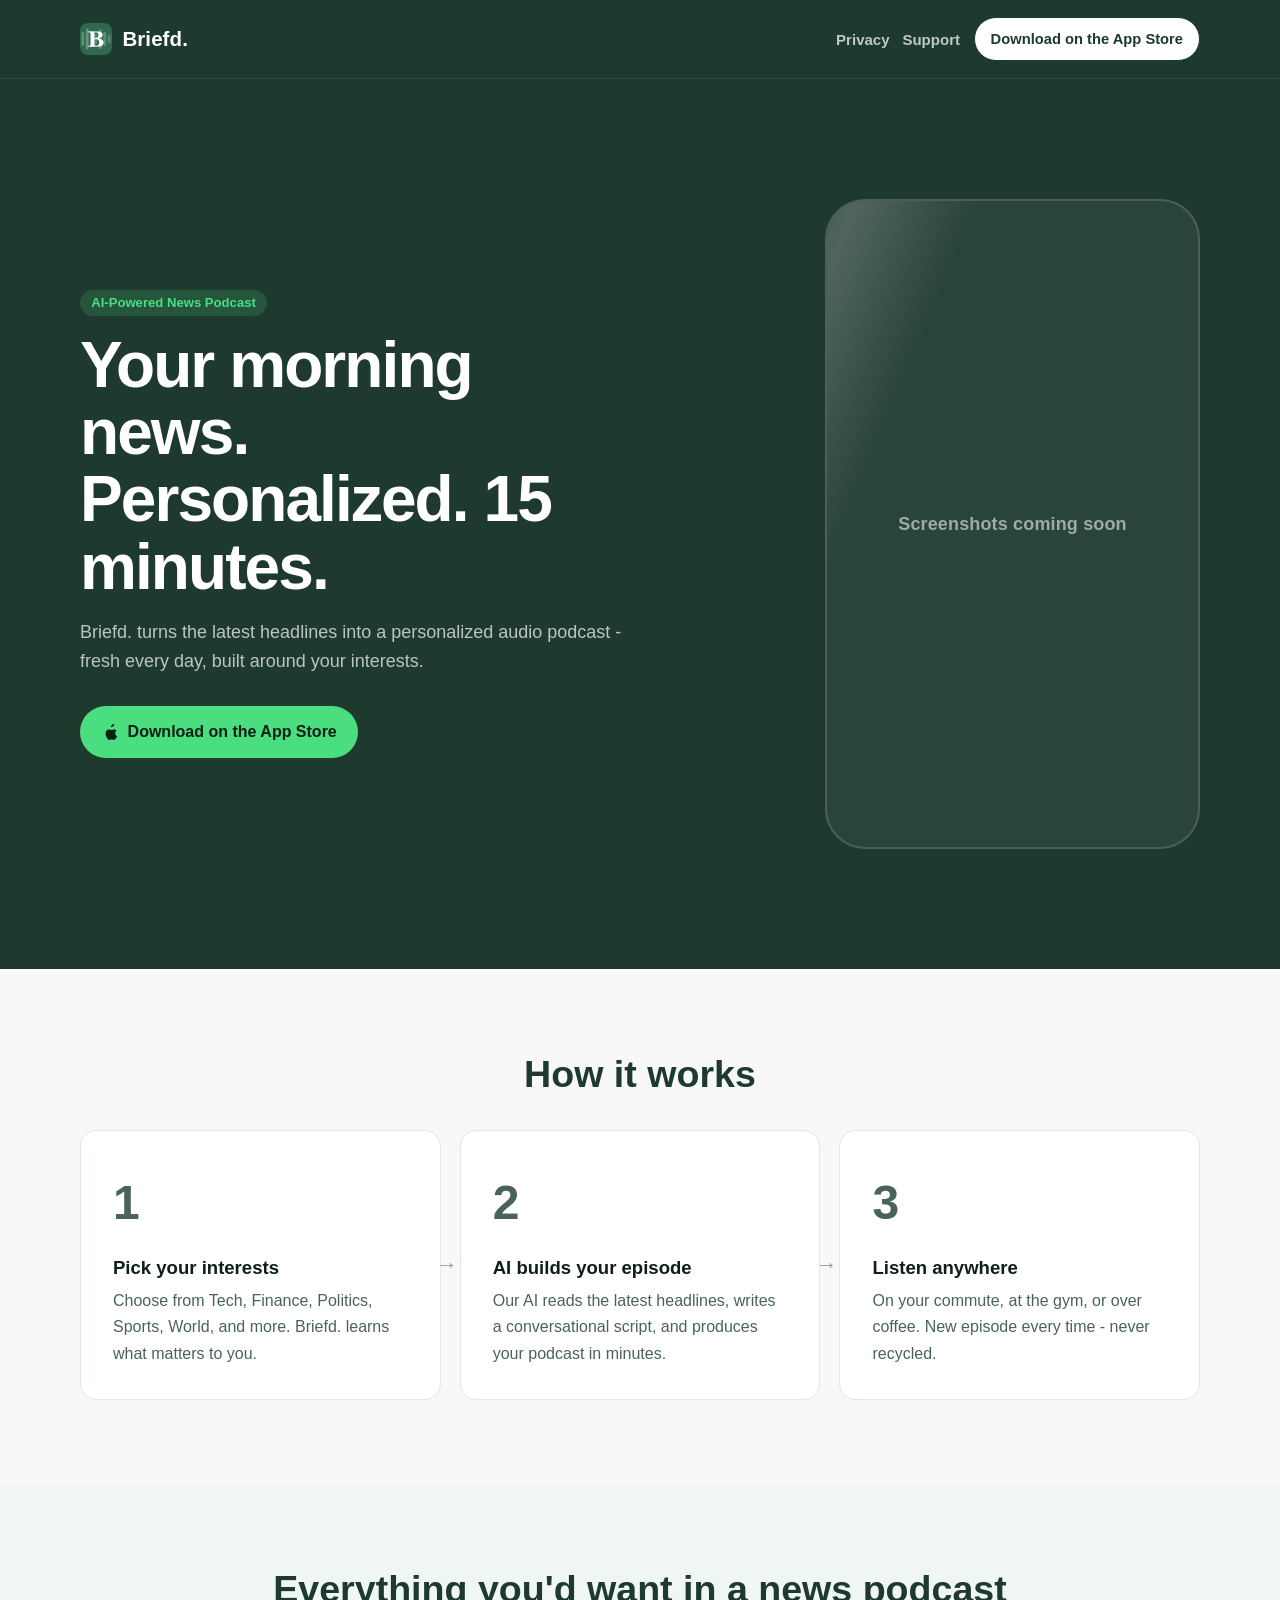
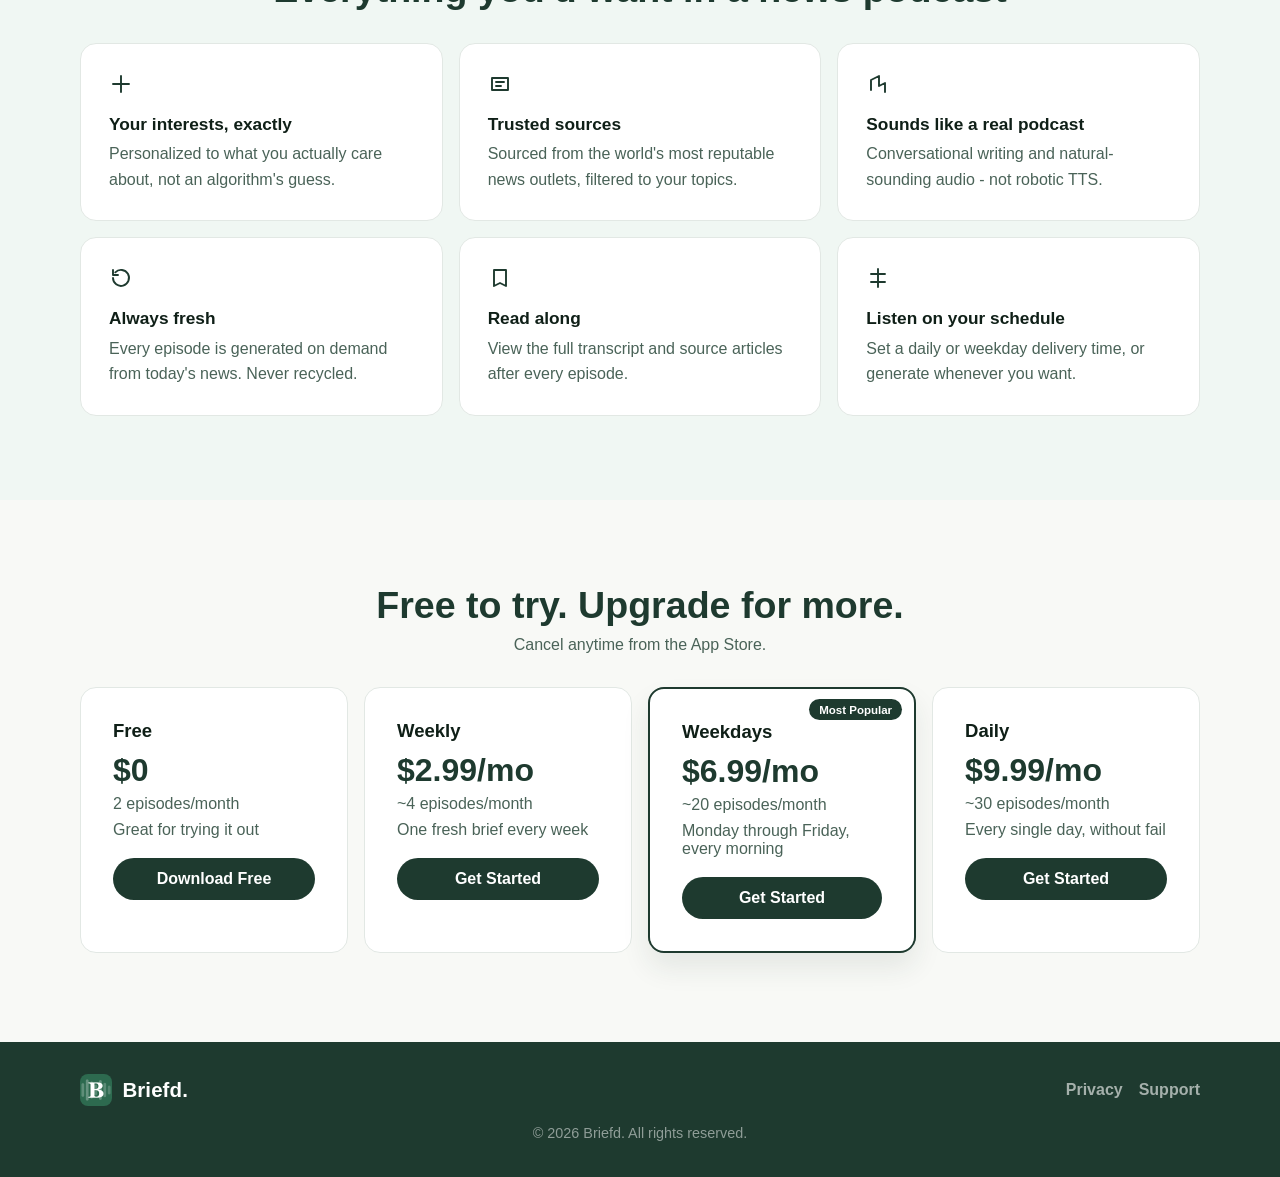
==== index.html @ ac5af2fc "Initial commit — Briefd. marketing site Co-authored-by: Cursor <cursoragent@cursor.com>" ====
<!doctype html>
<html lang="en">
  <head>
    <meta charset="utf-8" />
    <meta name="viewport" content="width=device-width, initial-scale=1" />
    <title>Briefd. | Personalized News Podcast</title>
    <meta
      name="description"
      content="Briefd. turns today's headlines into a personalized 15-minute news podcast built around your interests."
    />
    <link rel="icon" type="image/png" href="./assets/icon.png" />
    <link rel="stylesheet" href="./style.css" />
  </head>
  <body>
    <header class="site-header">
      <div class="container nav-wrap">
        <a class="brand" href="./index.html">
          <img class="brand-icon" src="./assets/icon.png" alt="Briefd icon" />
          <span class="brand-wordmark">Briefd.</span>
        </a>
        <div class="nav-actions">
          <nav class="top-links" aria-label="Primary">
            <a href="./privacy.html">Privacy</a>
            <a href="./support.html">Support</a>
          </nav>
          <a class="download-btn" href="https://apps.apple.com/app/id6761794568" target="_blank" rel="noreferrer">
            Download on the App Store
          </a>
        </div>
      </div>
    </header>

    <main>
      <section class="hero">
        <div class="container hero-layout">
          <div class="hero-copy">
            <span class="eyebrow">AI-Powered News Podcast</span>
            <h1>Your morning news. Personalized. 15 minutes.</h1>
            <p>
              Briefd. turns the latest headlines into a personalized audio podcast - fresh every day, built around
              your interests.
            </p>
            <a class="hero-cta" href="https://apps.apple.com/app/id6761794568" target="_blank" rel="noreferrer">
              <svg viewBox="0 0 24 24" aria-hidden="true">
                <path
                  d="M16.365 1.43c0 1.14-.467 2.213-1.278 2.943-.87.788-2.003 1.24-3.199 1.145a4.36 4.36 0 0 1 1.245-2.86A4.59 4.59 0 0 1 16.365 1.43Zm3.786 16.248c-.418.959-.62 1.388-1.158 2.246-.75 1.195-1.81 2.686-3.124 2.7-1.166.012-1.465-.76-3.048-.75-1.582.008-1.91.765-3.076.753-1.313-.013-2.317-1.355-3.066-2.55-2.095-3.344-2.315-7.267-1.023-9.258.92-1.418 2.373-2.25 3.735-2.25 1.387 0 2.262.768 3.406.768 1.108 0 1.784-.77 3.39-.77 1.214 0 2.5.66 3.42 1.797-3.004 1.644-2.516 5.79.544 7.314Z"
                />
              </svg>
              Download on the App Store
            </a>
          </div>
          <div class="hero-visual">
            <div class="phone-mockup">
              <p>Screenshots coming soon</p>
            </div>
          </div>
        </div>
      </section>

      <section>
        <div class="container">
          <h2 class="section-title">How it works</h2>
          <div class="how-grid">
            <article class="step-card">
              <p class="step-num">1</p>
              <h3>Pick your interests</h3>
              <p>
                Choose from Tech, Finance, Politics, Sports, World, and more. Briefd. learns what matters to you.
              </p>
              <span class="step-arrow">→</span>
            </article>
            <article class="step-card">
              <p class="step-num">2</p>
              <h3>AI builds your episode</h3>
              <p>
                Our AI reads the latest headlines, writes a conversational script, and produces your podcast in
                minutes.
              </p>
              <span class="step-arrow">→</span>
            </article>
            <article class="step-card">
              <p class="step-num">3</p>
              <h3>Listen anywhere</h3>
              <p>
                On your commute, at the gym, or over coffee. New episode every time - never recycled.
              </p>
            </article>
          </div>
        </div>
      </section>

      <section class="features">
        <div class="container">
          <h2 class="section-title">Everything you'd want in a news podcast</h2>
          <div class="features-grid">
            <article class="feature-card">
              <svg viewBox="0 0 24 24" aria-hidden="true">
                <path d="M4 12h16M12 4v16" />
              </svg>
              <h3>Your interests, exactly</h3>
              <p>Personalized to what you actually care about, not an algorithm's guess.</p>
            </article>
            <article class="feature-card">
              <svg viewBox="0 0 24 24" aria-hidden="true">
                <path d="M4 6h16v12H4zM8 10h8M8 14h5" />
              </svg>
              <h3>Trusted sources</h3>
              <p>Sourced from the world's most reputable news outlets, filtered to your topics.</p>
            </article>
            <article class="feature-card">
              <svg viewBox="0 0 24 24" aria-hidden="true">
                <path d="M5 18V8l8-4v10m0 0 6-3v9" />
              </svg>
              <h3>Sounds like a real podcast</h3>
              <p>Conversational writing and natural-sounding audio - not robotic TTS.</p>
            </article>
            <article class="feature-card">
              <svg viewBox="0 0 24 24" aria-hidden="true">
                <path d="M4 12a8 8 0 1 0 2.3-5.7M4 4v5h5" />
              </svg>
              <h3>Always fresh</h3>
              <p>Every episode is generated on demand from today's news. Never recycled.</p>
            </article>
            <article class="feature-card">
              <svg viewBox="0 0 24 24" aria-hidden="true">
                <path d="M6 4h12v16l-6-3-6 3z" />
              </svg>
              <h3>Read along</h3>
              <p>View the full transcript and source articles after every episode.</p>
            </article>
            <article class="feature-card">
              <svg viewBox="0 0 24 24" aria-hidden="true">
                <path d="M12 3v18M5 8h14M5 16h14" />
              </svg>
              <h3>Listen on your schedule</h3>
              <p>Set a daily or weekday delivery time, or generate whenever you want.</p>
            </article>
          </div>
        </div>
      </section>

      <section>
        <div class="container">
          <h2 class="section-title">Free to try. Upgrade for more.</h2>
          <p class="pricing-intro">Cancel anytime from the App Store.</p>
          <div class="pricing-row">
            <article class="price-card">
              <h3>Free</h3>
              <p class="price">$0</p>
              <p class="price-sub">2 episodes/month</p>
              <p class="price-note">Great for trying it out</p>
              <a class="price-cta" href="https://apps.apple.com/app/id6761794568" target="_blank" rel="noreferrer">
                Download Free
              </a>
            </article>
            <article class="price-card">
              <h3>Weekly</h3>
              <p class="price">$2.99/mo</p>
              <p class="price-sub">~4 episodes/month</p>
              <p class="price-note">One fresh brief every week</p>
              <a class="price-cta" href="https://apps.apple.com/app/id6761794568" target="_blank" rel="noreferrer">
                Get Started
              </a>
            </article>
            <article class="price-card featured">
              <span class="badge">Most Popular</span>
              <h3>Weekdays</h3>
              <p class="price">$6.99/mo</p>
              <p class="price-sub">~20 episodes/month</p>
              <p class="price-note">Monday through Friday, every morning</p>
              <a class="price-cta" href="https://apps.apple.com/app/id6761794568" target="_blank" rel="noreferrer">
                Get Started
              </a>
            </article>
            <article class="price-card">
              <h3>Daily</h3>
              <p class="price">$9.99/mo</p>
              <p class="price-sub">~30 episodes/month</p>
              <p class="price-note">Every single day, without fail</p>
              <a class="price-cta" href="https://apps.apple.com/app/id6761794568" target="_blank" rel="noreferrer">
                Get Started
              </a>
            </article>
          </div>
        </div>
      </section>
    </main>

    <footer class="site-footer">
      <div class="container">
        <div class="footer-top">
          <a class="brand" href="./index.html">
            <img class="brand-icon" src="./assets/icon.png" alt="Briefd icon" />
            <span class="brand-wordmark">Briefd.</span>
          </a>
          <nav class="footer-links" aria-label="Footer">
            <a href="./privacy.html">Privacy</a>
            <a href="./support.html">Support</a>
          </nav>
        </div>
        <p class="footer-bottom">© 2026 Briefd. All rights reserved.</p>
      </div>
    </footer>
    <script src="./script.js"></script>
  </body>
</html>
---- style.css ----
:root {
  --bg: #f8f9f6;
  --bg-alt: #ffffff;
  --green-dark: #1e3a2f;
  --green-dark-hover: #162b22;
  --green-bright: #4ade80;
  --green-bright-hover: #22c55e;
  --green-muted: #e8f5ee;
  --border: #e2e8e4;
  --text-primary: #0f1f17;
  --text-secondary: #4a6358;
  --text-muted: #8aa396;
  --radius: 16px;
  --radius-sm: 10px;
}

* {
  box-sizing: border-box;
}

html,
body {
  margin: 0;
  padding: 0;
  background: var(--bg);
  color: var(--text-primary);
  font-family: -apple-system, BlinkMacSystemFont, "SF Pro Display", "Segoe UI", sans-serif;
}

a {
  text-decoration: none;
  color: inherit;
  transition: all 0.25s ease;
}

.container {
  width: min(1120px, calc(100% - 2rem));
  margin: 0 auto;
}

.site-header {
  position: sticky;
  top: 0;
  z-index: 100;
  background: var(--green-dark);
  border-bottom: 1px solid rgba(255, 255, 255, 0.08);
  transition: box-shadow 0.25s ease;
}

.site-header.scrolled {
  box-shadow: 0 10px 28px rgba(15, 31, 23, 0.28);
}

.nav-wrap {
  min-height: 78px;
  display: flex;
  align-items: center;
  justify-content: space-between;
  gap: 1rem;
}

.brand {
  display: inline-flex;
  align-items: center;
  gap: 0.65rem;
}

.brand-icon {
  width: 32px;
  height: 32px;
  border-radius: 8px;
}

.brand-wordmark {
  color: #ffffff;
  font-size: 1.28rem;
  font-weight: 800;
  letter-spacing: 0.1px;
}

.nav-actions {
  display: inline-flex;
  align-items: center;
  gap: 0.85rem;
}

.top-links {
  display: none;
  align-items: center;
  gap: 0.8rem;
}

.top-links a {
  color: rgba(255, 255, 255, 0.72);
  font-size: 0.94rem;
  font-weight: 600;
}

.top-links a:hover {
  color: #ffffff;
}

.download-btn {
  display: inline-flex;
  align-items: center;
  justify-content: center;
  gap: 0.45rem;
  min-height: 44px;
  border-radius: 999px;
  border: 1px solid var(--green-dark);
  background: #ffffff;
  color: var(--green-dark);
  font-size: 0.92rem;
  font-weight: 700;
  padding: 0.55rem 1rem;
}

.download-btn:hover {
  background: var(--green-dark);
  color: #ffffff;
  border-color: #ffffff;
}

.download-btn svg {
  width: 17px;
  height: 17px;
  fill: currentColor;
}

.hero {
  background: var(--green-dark);
  padding: 120px 0;
}

.hero-layout {
  display: grid;
  grid-template-columns: 1fr;
  gap: 2rem;
  align-items: center;
}

.hero-copy {
  max-width: 640px;
}

.eyebrow {
  display: inline-flex;
  align-items: center;
  margin-bottom: 1rem;
  padding: 0.36rem 0.7rem;
  border-radius: 999px;
  color: var(--green-bright);
  background: rgba(74, 222, 128, 0.16);
  font-size: 0.82rem;
  font-weight: 700;
}

.hero h1 {
  margin: 0;
  color: #ffffff;
  font-size: 40px;
  line-height: 1.05;
  letter-spacing: -0.03em;
}

.hero p {
  margin: 1.1rem 0 0;
  color: rgba(255, 255, 255, 0.7);
  font-size: 18px;
  line-height: 1.6;
}

.hero-cta {
  margin-top: 1.9rem;
  min-height: 52px;
  background: var(--green-bright);
  color: #092013;
  border: none;
  border-radius: 999px;
  display: inline-flex;
  align-items: center;
  justify-content: center;
  gap: 0.5rem;
  font-size: 1rem;
  font-weight: 800;
  padding: 0.82rem 1.35rem;
}

.hero-cta:hover {
  background: var(--green-bright-hover);
}

.hero-cta svg {
  width: 18px;
  height: 18px;
  fill: currentColor;
}

.hero-visual {
  display: none;
  justify-content: flex-end;
}

.phone-mockup {
  width: 375px;
  height: 650px;
  border: 2px solid rgba(255, 255, 255, 0.15);
  border-radius: 40px;
  background: rgba(255, 255, 255, 0.05);
  position: relative;
  overflow: hidden;
  display: grid;
  place-items: center;
}

.phone-mockup::before {
  content: "";
  position: absolute;
  top: -120%;
  left: -50%;
  width: 60%;
  height: 320%;
  transform: rotate(22deg);
  background: linear-gradient(
    90deg,
    rgba(255, 255, 255, 0) 0%,
    rgba(255, 255, 255, 0.18) 50%,
    rgba(255, 255, 255, 0) 100%
  );
  animation: shimmer 3.1s infinite;
}

.phone-mockup p {
  color: rgba(255, 255, 255, 0.55);
  font-weight: 600;
  letter-spacing: 0.15px;
  margin: 0;
  z-index: 2;
}

@keyframes shimmer {
  0% {
    transform: translateX(-130%) rotate(22deg);
  }
  100% {
    transform: translateX(280%) rotate(22deg);
  }
}

section {
  padding: 84px 0;
}

.section-title {
  margin: 0;
  color: var(--green-dark);
  text-align: center;
  font-size: clamp(1.9rem, 3.2vw, 2.35rem);
}

.how-grid {
  margin-top: 2.1rem;
  display: grid;
  grid-template-columns: 1fr;
  gap: 1rem;
}

.step-card {
  position: relative;
  background: var(--bg-alt);
  border: 1px solid var(--border);
  border-radius: var(--radius);
  padding: 32px;
}

.step-num {
  margin: 0;
  color: var(--green-dark);
  font-size: 48px;
  line-height: 1;
  font-weight: 800;
}

.step-card h3 {
  margin: 0.95rem 0 0.55rem;
  font-size: 1.16rem;
}

.step-card p {
  margin: 0;
  color: var(--text-secondary);
  line-height: 1.65;
}

.step-arrow {
  display: none;
}

.features {
  background: #f0f7f3;
}

.features-grid {
  margin-top: 2rem;
  display: grid;
  grid-template-columns: 1fr;
  gap: 1rem;
}

.feature-card {
  background: var(--bg-alt);
  border: 1px solid var(--border);
  border-radius: var(--radius);
  padding: 28px;
}

.feature-card svg {
  width: 24px;
  height: 24px;
  stroke: var(--green-dark);
  fill: none;
  stroke-width: 1.9;
  stroke-linecap: round;
  stroke-linejoin: round;
}

.feature-card h3 {
  margin: 0.85rem 0 0.42rem;
  font-size: 1.08rem;
}

.feature-card p {
  margin: 0;
  color: var(--text-secondary);
  line-height: 1.6;
}

.pricing-intro {
  margin-top: 0.55rem;
  text-align: center;
  color: var(--text-secondary);
}

.pricing-row {
  margin-top: 2.1rem;
  display: flex;
  gap: 1rem;
  overflow-x: auto;
  padding-bottom: 0.35rem;
}

.pricing-row::-webkit-scrollbar {
  height: 7px;
}

.pricing-row::-webkit-scrollbar-thumb {
  background: #d3ded8;
  border-radius: 999px;
}

.price-card {
  min-width: 260px;
  flex: 0 0 260px;
  background: var(--bg-alt);
  border: 1px solid var(--border);
  border-radius: var(--radius);
  padding: 32px;
  position: relative;
}

.price-card h3 {
  margin: 0;
  font-size: 1.16rem;
}

.price {
  margin: 0.6rem 0 0.35rem;
  font-size: 2rem;
  color: var(--green-dark);
  font-weight: 800;
}

.price-sub,
.price-note {
  margin: 0;
  color: var(--text-secondary);
}

.price-note {
  margin-top: 0.5rem;
}

.price-cta {
  margin-top: 1.2rem;
  display: inline-flex;
  align-items: center;
  justify-content: center;
  min-height: 42px;
  width: 100%;
  border-radius: 999px;
  background: var(--green-dark);
  color: #ffffff;
  font-weight: 700;
}

.price-cta:hover {
  background: var(--green-dark-hover);
}

.price-card.featured {
  border: 2px solid var(--green-dark);
  box-shadow: 0 15px 28px rgba(30, 58, 47, 0.09);
}

.badge {
  position: absolute;
  top: 10px;
  right: 12px;
  background: var(--green-dark);
  color: #ffffff;
  border-radius: 999px;
  font-size: 0.72rem;
  font-weight: 700;
  padding: 0.28rem 0.62rem;
}

.legal-main {
  padding: 70px 0 90px;
}

.content-wrap {
  max-width: 720px;
  margin: 0 auto;
}

.content-wrap h1 {
  margin: 0;
  font-size: clamp(2rem, 3.4vw, 2.4rem);
}

.updated {
  margin-top: 0.5rem;
  color: var(--text-muted);
  font-weight: 600;
}

.policy-section,
.support-box {
  margin-top: 1.1rem;
  background: var(--bg-alt);
  border: 1px solid var(--border);
  border-radius: var(--radius);
  padding: 1.3rem 1.2rem;
}

.policy-section h2,
.support-box h2 {
  margin: 0 0 0.55rem;
  color: var(--green-dark);
  font-size: 1.08rem;
}

.policy-section p,
.support-box p {
  margin: 0;
  color: var(--text-secondary);
  line-height: 1.65;
}

.accordion {
  margin-top: 1.2rem;
  border: 1px solid var(--border);
  border-radius: var(--radius);
  overflow: hidden;
  background: var(--bg-alt);
}

.faq-item {
  border-bottom: 1px solid var(--border);
}

.faq-item:last-child {
  border-bottom: none;
}

.faq-trigger {
  width: 100%;
  border: none;
  background: transparent;
  color: var(--text-primary);
  text-align: left;
  padding: 1rem 1.1rem;
  display: flex;
  align-items: center;
  justify-content: space-between;
  gap: 1rem;
  cursor: pointer;
  font-family: inherit;
  font-size: 1rem;
  font-weight: 700;
}

.faq-chevron {
  width: 18px;
  height: 18px;
  transition: transform 0.22s ease;
  stroke: var(--green-dark);
  fill: none;
  stroke-width: 2;
}

.faq-item.open .faq-chevron {
  transform: rotate(180deg);
}

.faq-content {
  max-height: 0;
  overflow: hidden;
  transition: max-height 0.28s ease;
}

.faq-content p {
  margin: 0;
  padding: 0 1.1rem 1rem;
  color: var(--text-secondary);
  line-height: 1.65;
}

.site-footer {
  background: var(--green-dark);
  padding: 2rem 0 1.3rem;
}

.footer-top {
  display: flex;
  align-items: center;
  justify-content: space-between;
  gap: 1rem;
  flex-wrap: wrap;
}

.footer-links {
  display: inline-flex;
  gap: 1rem;
}

.footer-links a {
  color: rgba(255, 255, 255, 0.6);
  font-weight: 600;
}

.footer-links a:hover {
  color: #ffffff;
}

.footer-bottom {
  margin-top: 1.2rem;
  text-align: center;
  color: rgba(255, 255, 255, 0.5);
  font-size: 0.9rem;
}

@media (min-width: 768px) {
  .top-links {
    display: inline-flex;
  }

  .hero-layout {
    grid-template-columns: minmax(0, 1.05fr) minmax(0, 0.95fr);
  }

  .hero-visual {
    display: flex;
  }

  .how-grid {
    grid-template-columns: repeat(3, minmax(0, 1fr));
    gap: 1.2rem;
  }

  .step-arrow {
    display: block;
    position: absolute;
    right: -18px;
    top: 50%;
    transform: translateY(-50%);
    color: var(--text-muted);
    font-size: 1.35rem;
    font-weight: 700;
    z-index: 3;
  }

  .features-grid {
    grid-template-columns: repeat(2, minmax(0, 1fr));
  }

  .pricing-row {
    display: grid;
    grid-template-columns: repeat(2, minmax(0, 1fr));
    overflow: visible;
  }

  .price-card {
    min-width: 0;
  }
}

@media (min-width: 1024px) {
  .hero h1 {
    font-size: 64px;
  }

  .features-grid {
    grid-template-columns: repeat(3, minmax(0, 1fr));
  }

  .pricing-row {
    grid-template-columns: repeat(4, minmax(0, 1fr));
  }
}
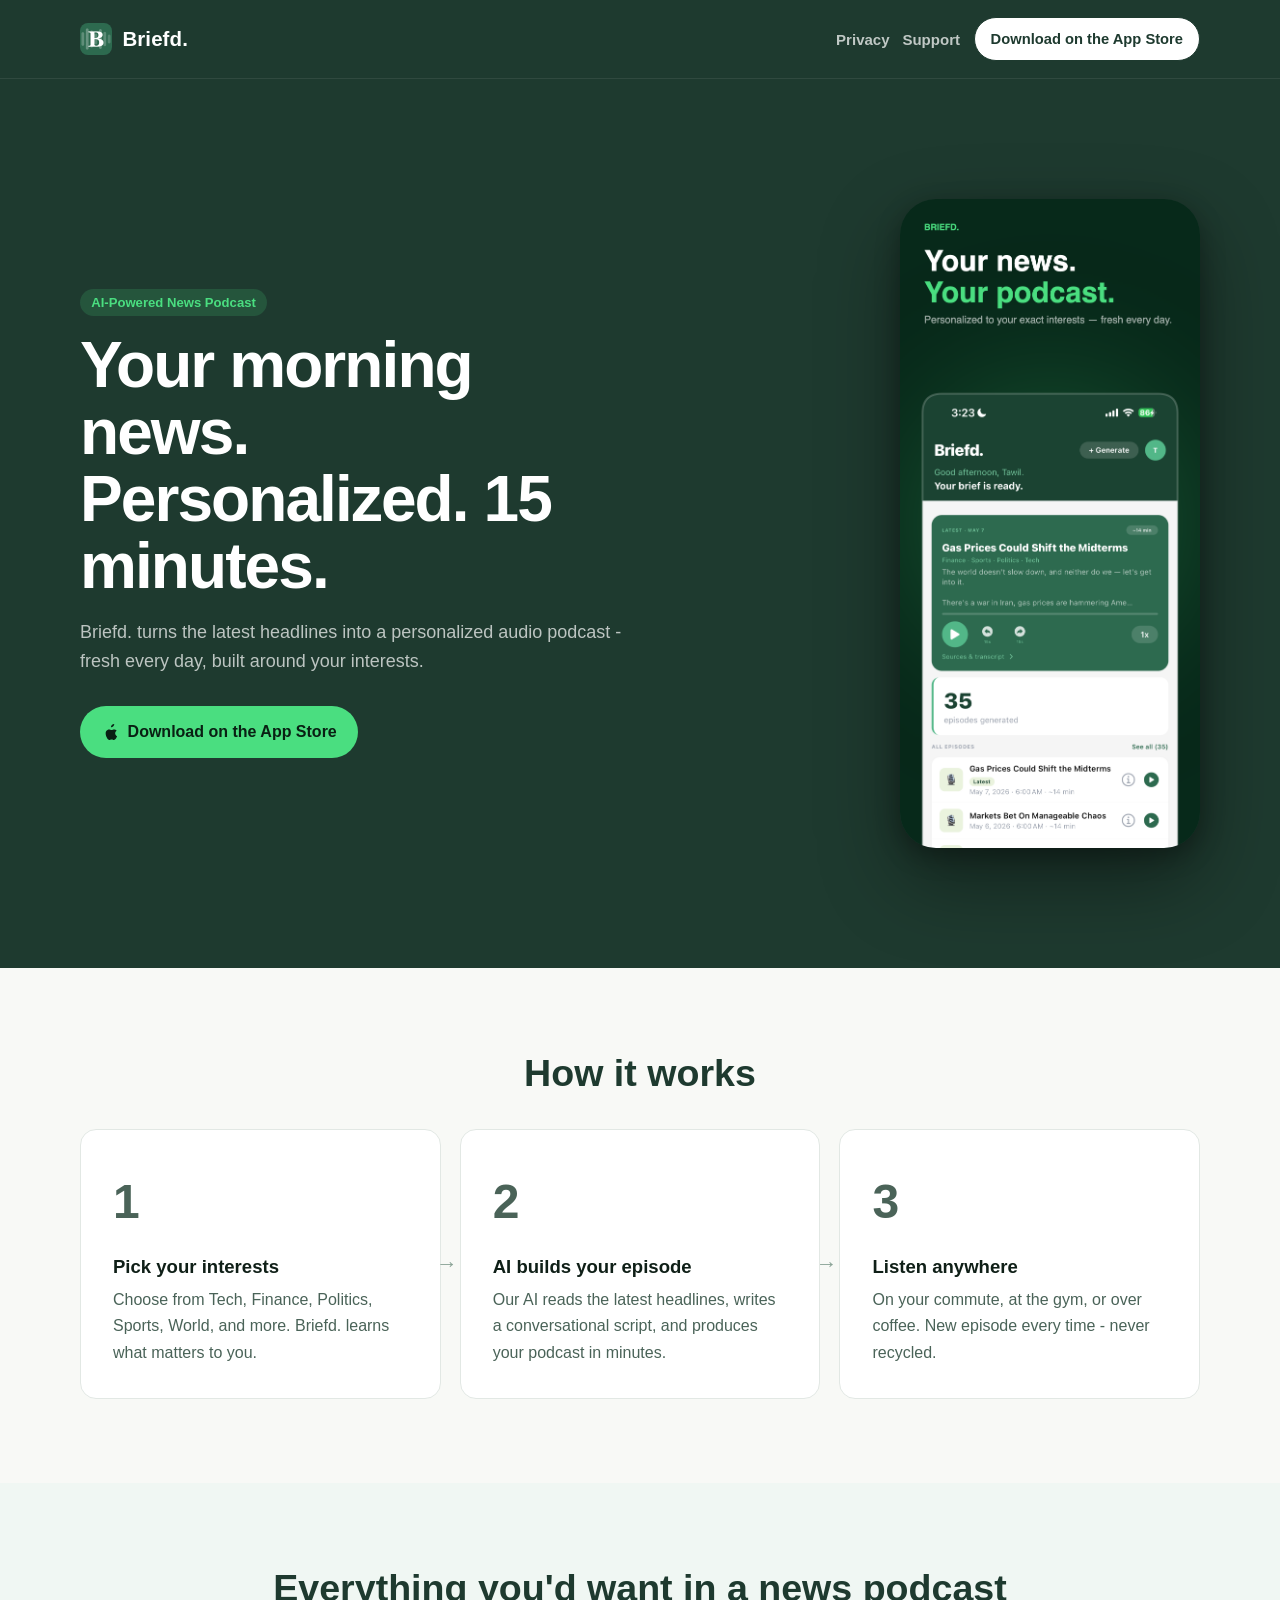
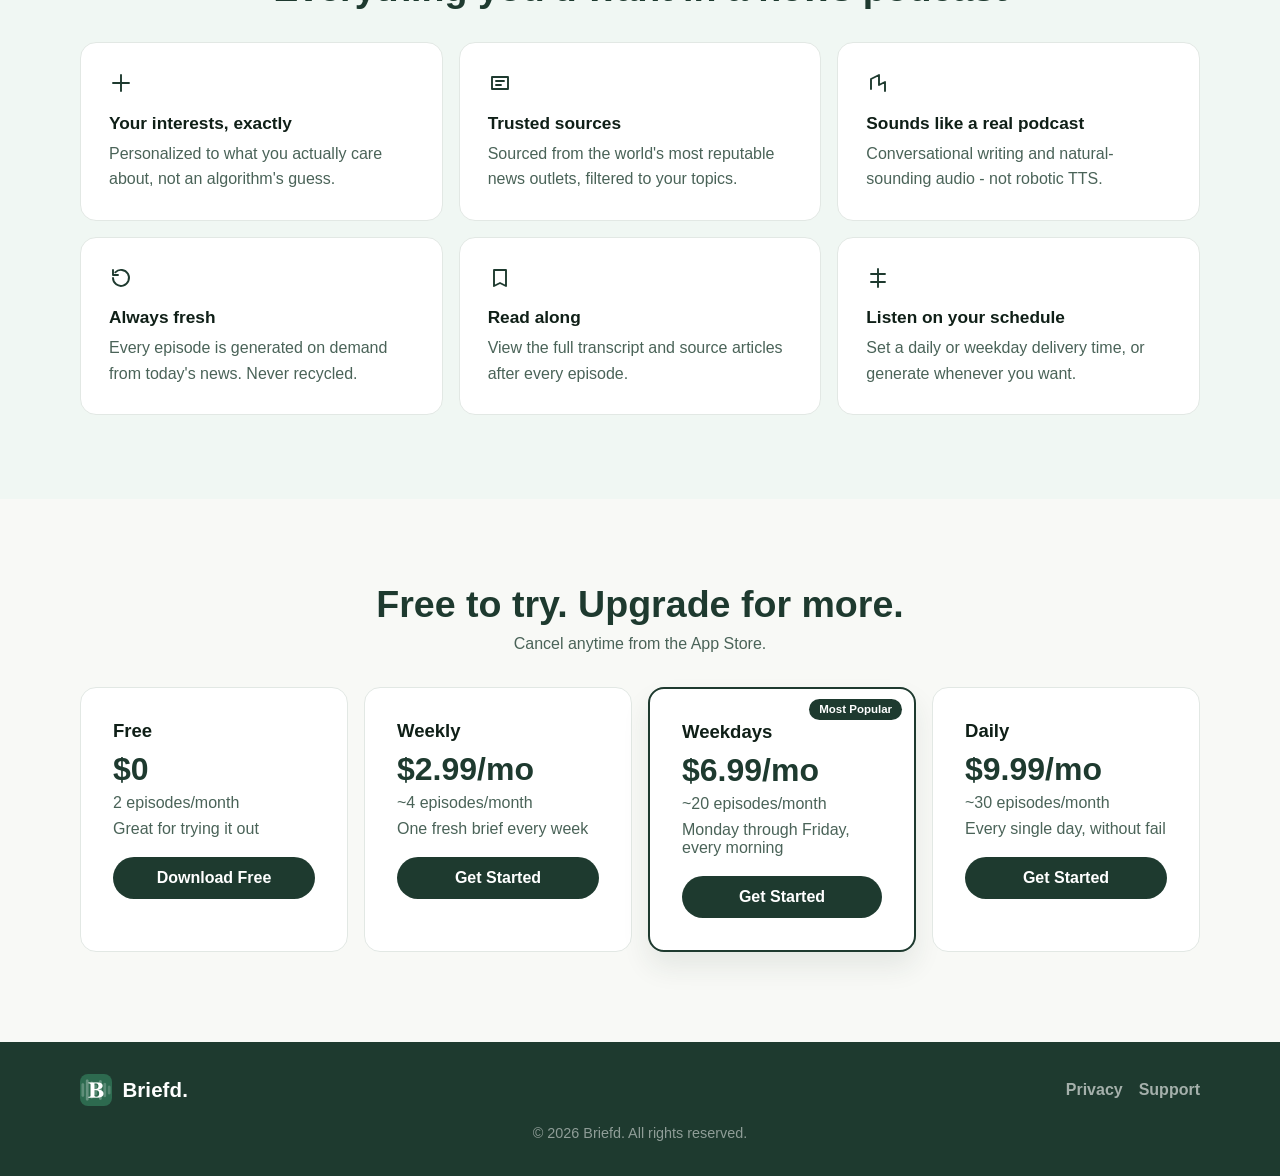
==== commit cbb747f4: "Add app screenshot to hero" ====
--- a/index.html
+++ b/index.html
@@ -50,8 +50,8 @@
             </a>
           </div>
           <div class="hero-visual">
-            <div class="phone-mockup">
-              <p>Screenshots coming soon</p>
+            <div class="hero-phone">
+              <img src="./assets/card1.png" alt="Briefd. app screenshot" />
             </div>
           </div>
         </div>
--- a/style.css
+++ b/style.css
@@ -197,53 +197,31 @@
 }
 
 .hero-visual {
-  display: none;
-  justify-content: flex-end;
-}
-
-.phone-mockup {
-  width: 375px;
-  height: 650px;
-  border: 2px solid rgba(255, 255, 255, 0.15);
-  border-radius: 40px;
-  background: rgba(255, 255, 255, 0.05);
-  position: relative;
-  overflow: hidden;
-  display: grid;
-  place-items: center;
-}
-
-.phone-mockup::before {
-  content: "";
-  position: absolute;
-  top: -120%;
-  left: -50%;
-  width: 60%;
-  height: 320%;
-  transform: rotate(22deg);
-  background: linear-gradient(
-    90deg,
-    rgba(255, 255, 255, 0) 0%,
-    rgba(255, 255, 255, 0.18) 50%,
-    rgba(255, 255, 255, 0) 100%
-  );
-  animation: shimmer 3.1s infinite;
-}
-
-.phone-mockup p {
-  color: rgba(255, 255, 255, 0.55);
-  font-weight: 600;
-  letter-spacing: 0.15px;
-  margin: 0;
-  z-index: 2;
-}
-
-@keyframes shimmer {
-  0% {
-    transform: translateX(-130%) rotate(22deg);
-  }
-  100% {
-    transform: translateX(280%) rotate(22deg);
+  display: flex;
+  justify-content: center;
+}
+
+.hero-phone {
+  display: flex;
+  justify-content: center;
+  align-items: flex-start;
+}
+
+.hero-phone img {
+  width: 300px;
+  max-width: 100%;
+  border-radius: 36px;
+  box-shadow: 0 32px 80px rgba(0, 0, 0, 0.4), 0 8px 24px rgba(0, 0, 0, 0.3);
+  display: block;
+}
+
+@media (max-width: 768px) {
+  .hero-phone {
+    margin-top: 40px;
+  }
+
+  .hero-phone img {
+    width: 240px;
   }
 }
 
@@ -570,7 +548,7 @@
   }
 
   .hero-visual {
-    display: flex;
+    justify-content: flex-end;
   }
 
   .how-grid {
